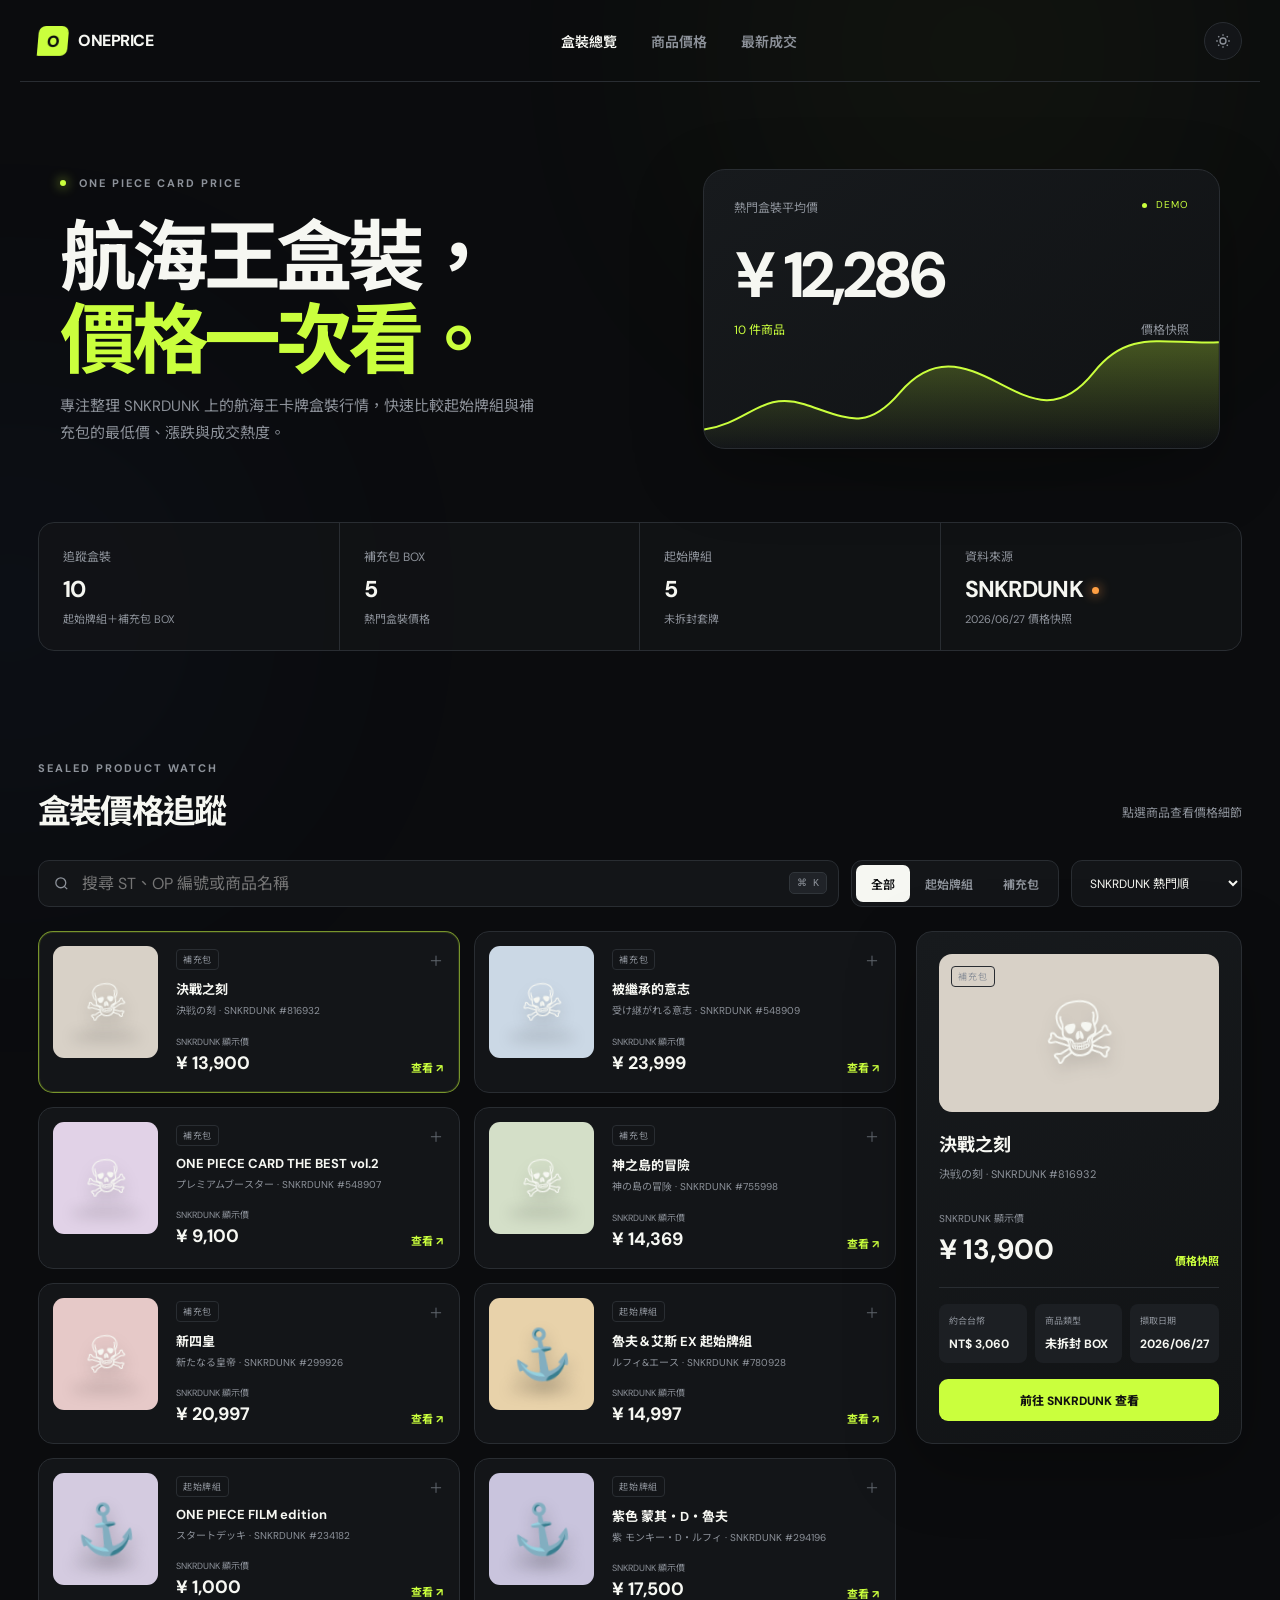
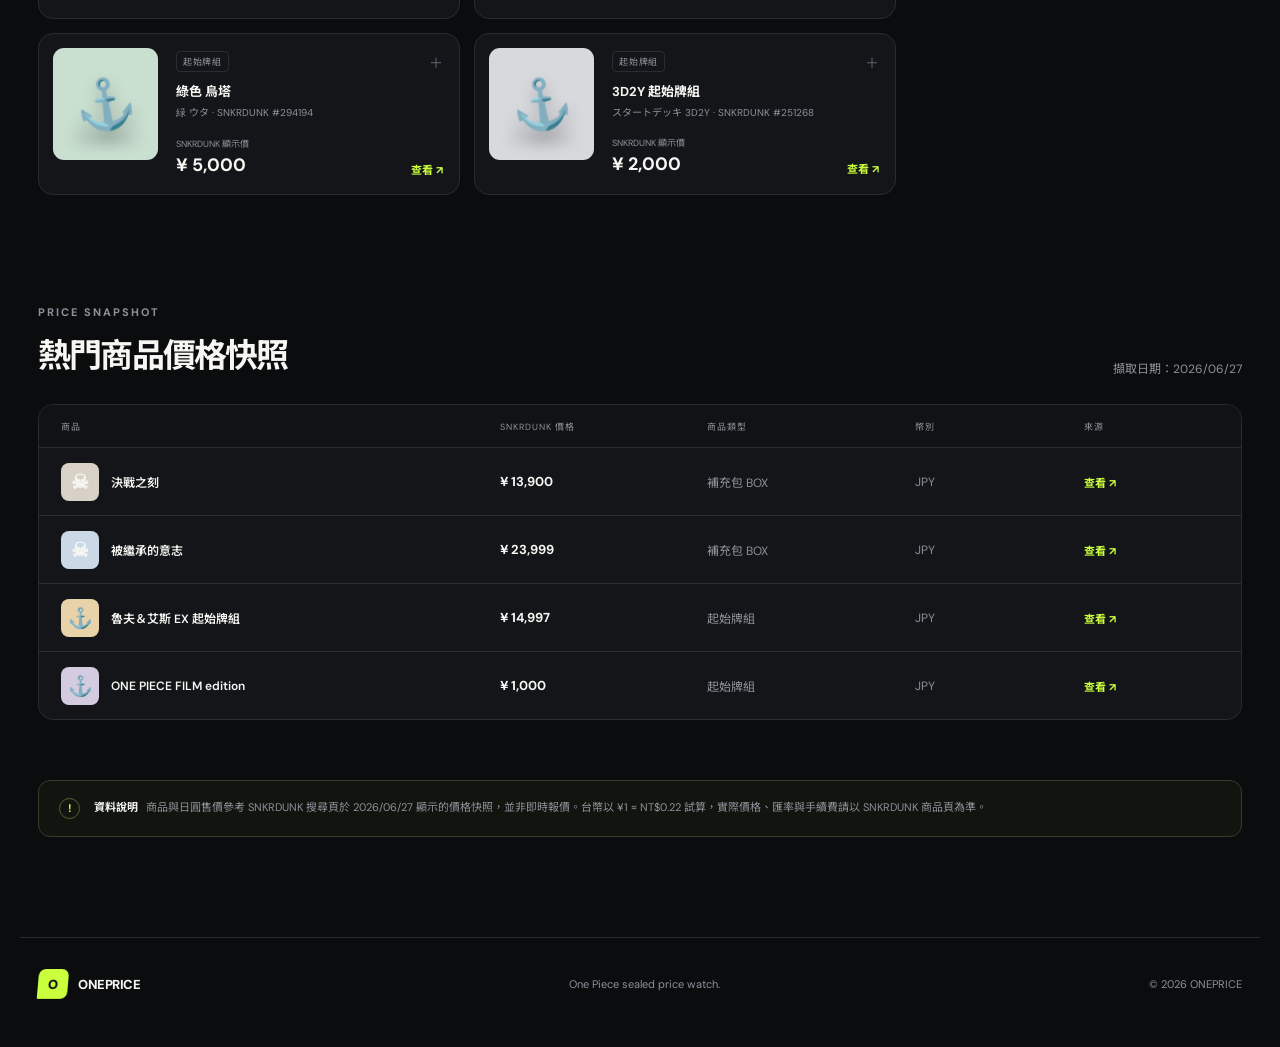
==== index.html @ 8c3b35e1 "Initialize TCG price tracker" ====
<!doctype html>
<html lang="zh-Hant">
  <head>
    <meta charset="UTF-8" />
    <meta name="viewport" content="width=device-width, initial-scale=1.0" />
    <meta name="description" content="整理 SNKRDUNK 航海王卡牌盒裝、起始牌組與補充包價格。" />
    <title>ONEPRICE — 航海王卡牌盒裝價格</title>
    <link rel="preconnect" href="https://fonts.googleapis.com" />
    <link rel="preconnect" href="https://fonts.gstatic.com" crossorigin />
    <link href="https://fonts.googleapis.com/css2?family=DM+Sans:wght@400;500;600;700&family=Noto+Sans+TC:wght@400;500;600;700;800&display=swap" rel="stylesheet" />
    <link rel="stylesheet" href="styles.css" />
  </head>
  <body>
    <div class="ambient ambient-one"></div>
    <div class="ambient ambient-two"></div>

    <header class="topbar">
      <a class="brand" href="#" aria-label="ONEPRICE 首頁">
        <span class="brand-mark">O</span>
        <span>ONEPRICE</span>
      </a>
      <nav class="nav" aria-label="主要導覽">
          <a class="active" href="#market">盒裝總覽</a>
          <a href="#products">商品價格</a>
        <a href="#activity">最新成交</a>
      </nav>
      <button class="icon-button" id="themeButton" aria-label="切換顯示模式">
        <svg viewBox="0 0 24 24" aria-hidden="true"><path d="M12 3v2m0 14v2M3 12h2m14 0h2M5.64 5.64l1.42 1.42m9.88 9.88 1.42 1.42m0-12.72-1.42 1.42M7.06 16.94l-1.42 1.42M16 12a4 4 0 1 1-8 0 4 4 0 0 1 8 0Z"/></svg>
      </button>
    </header>

    <main>
      <section class="hero" id="market">
        <div class="hero-copy">
          <span class="eyebrow"><i></i> ONE PIECE CARD PRICE</span>
          <h1>航海王盒裝，<br /><em>價格一次看。</em></h1>
          <p>專注整理 SNKRDUNK 上的航海王卡牌盒裝行情，快速比較起始牌組與補充包的最低價、漲跌與成交熱度。</p>
        </div>
        <div class="hero-stat" aria-label="市場指數">
          <div class="index-top">
            <span>熱門盒裝平均價</span>
            <span class="live"><i></i> DEMO</span>
          </div>
          <strong>¥ 12,286</strong>
          <div class="index-bottom"><span class="positive">10 件商品</span><span>價格快照</span></div>
          <svg class="hero-chart" viewBox="0 0 400 100" preserveAspectRatio="none" aria-hidden="true">
            <defs><linearGradient id="chartFill" x1="0" y1="0" x2="0" y2="1"><stop offset="0" stop-color="#caff3d" stop-opacity=".28"/><stop offset="1" stop-color="#caff3d" stop-opacity="0"/></linearGradient></defs>
            <path class="chart-area" d="M0 84 C35 78 45 50 78 62 S126 86 152 52 S202 28 228 43 S276 72 303 34 S356 10 400 8 L400 100 L0 100Z"/>
            <path class="chart-line" d="M0 84 C35 78 45 50 78 62 S126 86 152 52 S202 28 228 43 S276 72 303 34 S356 10 400 8"/>
          </svg>
        </div>
      </section>

      <section class="metric-grid" aria-label="市場摘要">
        <article class="metric"><span>追蹤盒裝</span><strong id="productCount">10</strong><small>起始牌組＋補充包 BOX</small></article>
        <article class="metric"><span>補充包 BOX</span><strong>5</strong><small>熱門盒裝價格</small></article>
        <article class="metric"><span>起始牌組</span><strong>5</strong><small>未拆封套牌</small></article>
        <article class="metric"><span>資料來源</span><strong>SNKRDUNK <b class="heat-dot"></b></strong><small>2026/06/27 價格快照</small></article>
      </section>

      <section class="catalog" id="products">
        <div class="section-heading">
          <div><span class="eyebrow">SEALED PRODUCT WATCH</span><h2>盒裝價格追蹤</h2></div>
          <p>點選商品查看價格細節</p>
        </div>

        <div class="toolbar">
          <div class="search-wrap">
            <svg viewBox="0 0 24 24" aria-hidden="true"><circle cx="11" cy="11" r="7"/><path d="m20 20-4-4"/></svg>
            <input id="searchInput" type="search" placeholder="搜尋 ST、OP 編號或商品名稱" autocomplete="off" />
            <kbd>⌘ K</kbd>
          </div>
          <div class="category-tabs" id="categoryTabs" aria-label="商品分類">
            <button class="active" data-category="全部">全部</button>
            <button data-category="起始牌組">起始牌組</button>
            <button data-category="補充包">補充包</button>
          </div>
          <label class="select-wrap"><span class="sr-only">排序方式</span><select id="sortSelect"><option value="popular">SNKRDUNK 熱門順</option><option value="low">價格：低至高</option><option value="high">價格：高至低</option></select></label>
        </div>

        <div class="product-layout">
          <div class="product-grid" id="productGrid" aria-live="polite"></div>
          <aside class="detail-panel" id="detailPanel" aria-label="商品價格詳情"></aside>
        </div>
        <div class="empty-state" id="emptyState" hidden><span>⌁</span><h3>找不到符合的商品</h3><p>試著更換關鍵字或商品分類。</p></div>
      </section>

      <section class="activity-section" id="activity">
        <div class="section-heading">
          <div><span class="eyebrow">PRICE SNAPSHOT</span><h2>熱門商品價格快照</h2></div>
          <span class="update-time">擷取日期：2026/06/27</span>
        </div>
        <div class="activity-card">
          <div class="activity-head"><span>商品</span><span>SNKRDUNK 價格</span><span>商品類型</span><span>幣別</span><span>來源</span></div>
          <div id="activityList"></div>
        </div>
      </section>

      <section class="notice">
        <span>!</span>
        <p><strong>資料說明</strong>商品與日圓售價參考 SNKRDUNK 搜尋頁於 2026/06/27 顯示的價格快照，並非即時報價。台幣以 ¥1 ≈ NT$0.22 試算，實際價格、匯率與手續費請以 SNKRDUNK 商品頁為準。</p>
      </section>
    </main>

    <footer><a class="brand" href="#"><span class="brand-mark">O</span><span>ONEPRICE</span></a><p>One Piece sealed price watch.</p><span>© 2026 ONEPRICE</span></footer>
    <script src="app.js"></script>
  </body>
</html>
---- styles.css ----
:root {
  --bg: #0b0c0e;
  --surface: #131518;
  --surface-2: #181b1f;
  --line: #292d32;
  --text: #f6f7f2;
  --muted: #8d929a;
  --accent: #caff3d;
  --red: #ff6b68;
  --shadow: 0 22px 70px rgba(0, 0, 0, .26);
}

* { box-sizing: border-box; }
html { scroll-behavior: smooth; }
body { margin: 0; background: var(--bg); color: var(--text); font-family: "DM Sans", "Noto Sans TC", sans-serif; min-height: 100vh; }
button, input, select { font: inherit; }
button, a { -webkit-tap-highlight-color: transparent; }
a { color: inherit; text-decoration: none; }
.sr-only { position: absolute; width: 1px; height: 1px; overflow: hidden; clip: rect(0,0,0,0); }
.ambient { position: fixed; width: 460px; height: 460px; border-radius: 50%; filter: blur(150px); opacity: .055; pointer-events: none; z-index: -1; }
.ambient-one { background: var(--accent); top: -180px; right: 6%; }
.ambient-two { background: #5581ff; left: -220px; top: 42%; }

.topbar { max-width: 1240px; height: 82px; margin: auto; display: flex; align-items: center; justify-content: space-between; border-bottom: 1px solid var(--line); padding: 0 18px; }
.brand { display: inline-flex; align-items: center; gap: 10px; font-weight: 800; letter-spacing: -.5px; }
.brand-mark { width: 30px; height: 30px; display: grid; place-items: center; color: #0b0c0e; background: var(--accent); border-radius: 7px 7px 7px 1px; font-weight: 900; transform: skew(-5deg); }
.nav { display: flex; gap: 34px; color: var(--muted); font-size: 14px; font-weight: 600; }
.nav a { transition: color .2s; }
.nav a:hover, .nav a.active { color: var(--text); }
.icon-button { border: 1px solid var(--line); background: var(--surface); border-radius: 50%; width: 38px; height: 38px; color: var(--muted); display: grid; place-items: center; cursor: pointer; }
.icon-button svg { width: 18px; fill: none; stroke: currentColor; stroke-width: 1.8; }

main { max-width: 1240px; margin: auto; padding: 0 18px; }
.hero { min-height: 440px; display: grid; grid-template-columns: 1.05fr .95fr; gap: 72px; align-items: center; padding: 62px 22px 48px; }
.eyebrow { color: var(--muted); font-size: 11px; font-weight: 700; letter-spacing: 2px; }
.eyebrow i { width: 6px; height: 6px; display: inline-block; border-radius: 50%; background: var(--accent); box-shadow: 0 0 12px var(--accent); margin: 0 8px 1px 0; }
h1 { margin: 18px 0; font-family: "Noto Sans TC", sans-serif; font-size: clamp(48px, 6vw, 78px); line-height: 1.08; letter-spacing: -5px; }
h1 em { color: var(--accent); font-style: normal; }
.hero-copy p { max-width: 480px; color: var(--muted); line-height: 1.8; margin: 0; font-size: 15px; }
.hero-stat { overflow: hidden; position: relative; min-height: 280px; padding: 28px 30px; background: linear-gradient(145deg, #171a1d, #101214); border: 1px solid var(--line); border-radius: 22px; box-shadow: var(--shadow); }
.index-top, .index-bottom { display: flex; justify-content: space-between; color: var(--muted); font-size: 12px; }
.live { color: var(--accent); font-size: 10px; letter-spacing: 1px; }
.live i { display: inline-block; width: 5px; height: 5px; border-radius: 50%; background: currentColor; margin-right: 5px; animation: pulse 1.8s infinite; }
.hero-stat strong { display: block; font-size: clamp(42px, 5vw, 64px); letter-spacing: -3px; margin: 18px 0 3px; }
.positive { color: var(--accent) !important; }
.negative { color: var(--red) !important; }
.hero-chart { position: absolute; bottom: 0; left: 0; width: 100%; height: 115px; }
.chart-area { fill: url(#chartFill); }
.chart-line { fill: none; stroke: var(--accent); stroke-width: 2; vector-effect: non-scaling-stroke; }

.metric-grid { display: grid; grid-template-columns: repeat(4, 1fr); border: 1px solid var(--line); border-radius: 16px; overflow: hidden; background: rgba(19,21,24,.74); }
.metric { padding: 22px 24px; border-right: 1px solid var(--line); }
.metric:last-child { border: 0; }
.metric > span { color: var(--muted); font-size: 12px; }
.metric strong { display: block; margin: 8px 0 3px; font-size: 23px; letter-spacing: -.7px; }
.metric small { color: var(--muted); font-size: 11px; }
.heat-dot { display: inline-block; width: 7px; height: 7px; border-radius: 50%; background: #ff9f43; box-shadow: 0 0 12px #ff9f43; margin-left: 5px; vertical-align: 3px; }

.catalog, .activity-section { padding-top: 105px; }
.section-heading { display: flex; justify-content: space-between; align-items: end; margin-bottom: 27px; }
.section-heading h2 { font-size: 33px; margin: 8px 0 0; letter-spacing: -1.8px; }
.section-heading > p, .update-time { color: var(--muted); font-size: 12px; }
.toolbar { display: grid; grid-template-columns: minmax(260px, 1fr) auto auto; gap: 12px; margin-bottom: 24px; }
.search-wrap { position: relative; }
.search-wrap svg { position: absolute; left: 15px; top: 15px; width: 17px; fill: none; stroke: var(--muted); stroke-width: 1.8; }
.search-wrap input { width: 100%; height: 47px; color: var(--text); background: var(--surface); border: 1px solid var(--line); border-radius: 11px; padding: 0 55px 0 43px; outline: none; transition: border .2s, box-shadow .2s; }
.search-wrap input:focus { border-color: #525a61; box-shadow: 0 0 0 3px rgba(202,255,61,.06); }
.search-wrap kbd { position: absolute; right: 12px; top: 12px; padding: 4px 7px; color: var(--muted); background: #202328; border: 1px solid #30353a; border-radius: 5px; font-size: 10px; }
.category-tabs { display: flex; padding: 4px; border-radius: 11px; border: 1px solid var(--line); background: var(--surface); }
.category-tabs button { color: var(--muted); border: 0; background: transparent; border-radius: 7px; padding: 0 15px; font-size: 12px; font-weight: 600; cursor: pointer; }
.category-tabs button.active { background: var(--text); color: var(--bg); }
.select-wrap select { height: 47px; color: var(--text); background: var(--surface); border: 1px solid var(--line); border-radius: 11px; padding: 0 36px 0 14px; outline: none; font-size: 12px; cursor: pointer; }

.product-layout { display: grid; grid-template-columns: minmax(0, 1.45fr) minmax(315px, .55fr); gap: 20px; align-items: start; }
.product-grid { display: grid; grid-template-columns: repeat(2, minmax(0, 1fr)); gap: 14px; }
.product-card { min-width: 0; display: grid; grid-template-columns: 105px minmax(0, 1fr); gap: 16px; padding: 14px; background: var(--surface); border: 1px solid var(--line); border-radius: 15px; cursor: pointer; transition: transform .2s, border-color .2s, background .2s; }
.product-card:hover { transform: translateY(-2px); border-color: #3f464d; background: var(--surface-2); }
.product-card.selected { border-color: rgba(202,255,61,.55); box-shadow: inset 0 0 0 1px rgba(202,255,61,.12); }
.product-image { height: 112px; border-radius: 11px; display: grid; place-items: center; overflow: hidden; position: relative; }
.product-image::after { content: ""; width: 65%; height: 10px; border-radius: 50%; background: rgba(0,0,0,.14); filter: blur(7px); position: absolute; bottom: 16px; }
.product-visual { position: relative; z-index: 1; font-size: 49px; filter: drop-shadow(0 8px 8px rgba(0,0,0,.22)); transform: rotate(-8deg); }
.product-meta { min-width: 0; padding: 3px 2px; }
.product-topline { display: flex; justify-content: space-between; align-items: center; gap: 8px; }
.tag { display: inline-block; color: var(--muted); font-size: 9px; letter-spacing: .7px; padding: 3px 6px; border: 1px solid var(--line); border-radius: 4px; }
.watch { font-size: 14px; color: #646a71; }
.product-card h3 { white-space: nowrap; overflow: hidden; text-overflow: ellipsis; font-size: 13px; margin: 9px 0 4px; }
.sku { display: block; color: var(--muted); font-size: 10px; white-space: nowrap; overflow: hidden; text-overflow: ellipsis; }
.price-row { display: flex; align-items: end; justify-content: space-between; gap: 8px; margin-top: 17px; }
.price-row small { display: block; color: var(--muted); font-size: 9px; margin-bottom: 3px; }
.price-row strong { font-size: 18px; }
.change { font-size: 11px; font-weight: 700; }

.detail-panel { position: sticky; top: 18px; min-height: 420px; padding: 22px; background: linear-gradient(145deg, #171a1d, #111315); border: 1px solid var(--line); border-radius: 16px; box-shadow: var(--shadow); }
.detail-hero { height: 158px; border-radius: 13px; display: grid; place-items: center; position: relative; overflow: hidden; }
.detail-hero .product-visual { font-size: 83px; }
.detail-hero .tag { position: absolute; top: 12px; left: 12px; }
.detail-panel h3 { font-size: 18px; margin: 18px 0 5px; }
.detail-sku { color: var(--muted); font-size: 11px; }
.detail-price { display: flex; justify-content: space-between; align-items: end; margin-top: 23px; padding-bottom: 19px; border-bottom: 1px solid var(--line); }
.detail-price span { color: var(--muted); font-size: 10px; }
.detail-price strong { display: block; font-size: 28px; margin-top: 4px; }
.range { display: grid; grid-template-columns: repeat(3, 1fr); gap: 8px; margin: 16px 0; }
.range div { padding: 10px; background: #1c1f23; border-radius: 8px; }
.range span { display: block; color: var(--muted); font-size: 9px; margin-bottom: 5px; }
.range strong { font-size: 12px; }
.view-button { width: 100%; height: 42px; border: 0; border-radius: 9px; color: #111; background: var(--accent); font-weight: 800; font-size: 12px; cursor: pointer; transition: transform .2s, filter .2s; }
.view-button:hover { filter: brightness(1.05); transform: translateY(-1px); }
.empty-state { text-align: center; padding: 70px; border: 1px dashed var(--line); border-radius: 16px; color: var(--muted); }
.empty-state span { font-size: 35px; }.empty-state h3 { color: var(--text); margin: 10px 0 5px; }.empty-state p { margin: 0; font-size: 13px; }

.activity-card { border: 1px solid var(--line); border-radius: 15px; background: var(--surface); overflow: hidden; }
.activity-head, .activity-row { display: grid; grid-template-columns: 2.2fr 1fr 1fr .8fr .7fr; align-items: center; gap: 15px; padding: 0 22px; }
.activity-head { height: 42px; color: var(--muted); background: #101214; font-size: 9px; text-transform: uppercase; letter-spacing: 1px; }
.activity-row { min-height: 68px; border-top: 1px solid var(--line); font-size: 12px; }
.activity-product { display: flex; align-items: center; gap: 12px; font-weight: 600; }
.mini-visual { width: 38px; height: 38px; border-radius: 8px; display: grid; place-items: center; font-size: 20px; }
.activity-row > span { color: var(--muted); }
.activity-row strong { font-size: 13px; }
.notice { display: flex; gap: 14px; margin: 60px 0 100px; padding: 17px 20px; border: 1px solid #373b2b; background: rgba(202,255,61,.035); border-radius: 12px; color: var(--muted); font-size: 11px; line-height: 1.7; }
.notice > span { flex: 0 0 auto; width: 21px; height: 21px; display: grid; place-items: center; border: 1px solid #596332; color: var(--accent); border-radius: 50%; font-weight: 700; }
.notice p { margin: 0; }.notice strong { color: var(--text); margin-right: 8px; }
footer { max-width: 1240px; margin: auto; padding: 28px 18px 45px; border-top: 1px solid var(--line); display: flex; justify-content: space-between; align-items: center; color: var(--muted); font-size: 11px; }
footer .brand { color: var(--text); font-size: 13px; }

body.light { --bg: #f3f4ef; --surface: #fff; --surface-2: #f8f9f5; --line: #dedfd8; --text: #171916; --muted: #777c75; --shadow: 0 22px 70px rgba(35,40,30,.08); }
body.light .hero-stat, body.light .detail-panel { background: linear-gradient(145deg, #fff, #f3f5ed); }
body.light .activity-head { background: #eff1eb; }
body.light .range div, body.light .search-wrap kbd { background: #eff1eb; }

@keyframes pulse { 50% { opacity: .3; } }
@media (max-width: 980px) {
  .hero { grid-template-columns: 1fr 1fr; gap: 30px; }
  .toolbar { grid-template-columns: 1fr auto; }.search-wrap { grid-column: 1 / -1; }
  .product-layout { grid-template-columns: 1fr; }.detail-panel { position: static; display: grid; grid-template-columns: 220px 1fr; gap: 0 22px; min-height: auto; }.detail-hero { grid-row: 1 / 6; height: 100%; }.view-button { grid-column: 2; }
}
@media (max-width: 700px) {
  .topbar { height: 68px; }.nav { display: none; }
  .hero { grid-template-columns: 1fr; padding: 55px 5px 30px; min-height: auto; }.hero-stat { min-height: 245px; }.hero-copy p { font-size: 14px; } h1 { letter-spacing: -3px; }
  .metric-grid { grid-template-columns: 1fr 1fr; }.metric:nth-child(2) { border-right: 0; }.metric:nth-child(-n+2) { border-bottom: 1px solid var(--line); }
  .catalog, .activity-section { padding-top: 75px; }.section-heading { align-items: start; }.section-heading > p { display: none; }
  .toolbar { display: flex; flex-wrap: wrap; }.search-wrap { width: 100%; }.category-tabs { flex: 1; overflow-x: auto; }.category-tabs button { flex: 1; padding: 0 12px; min-height: 38px; }.select-wrap select { max-width: 128px; }
  .product-grid { grid-template-columns: 1fr; }.product-card { grid-template-columns: 95px minmax(0,1fr); }.product-image { height: 105px; }
  .detail-panel { display: block; }.detail-hero { height: 170px; }.view-button { width: 100%; }
  .activity-head { display: none; }.activity-row { grid-template-columns: 1fr auto; padding: 13px 15px; gap: 4px 12px; }.activity-row > span:nth-of-type(2), .activity-row > span:nth-of-type(3) { display: none; }.activity-row .change { grid-column: 2; }
  footer { flex-direction: column; gap: 18px; }.notice { margin-bottom: 65px; }
}
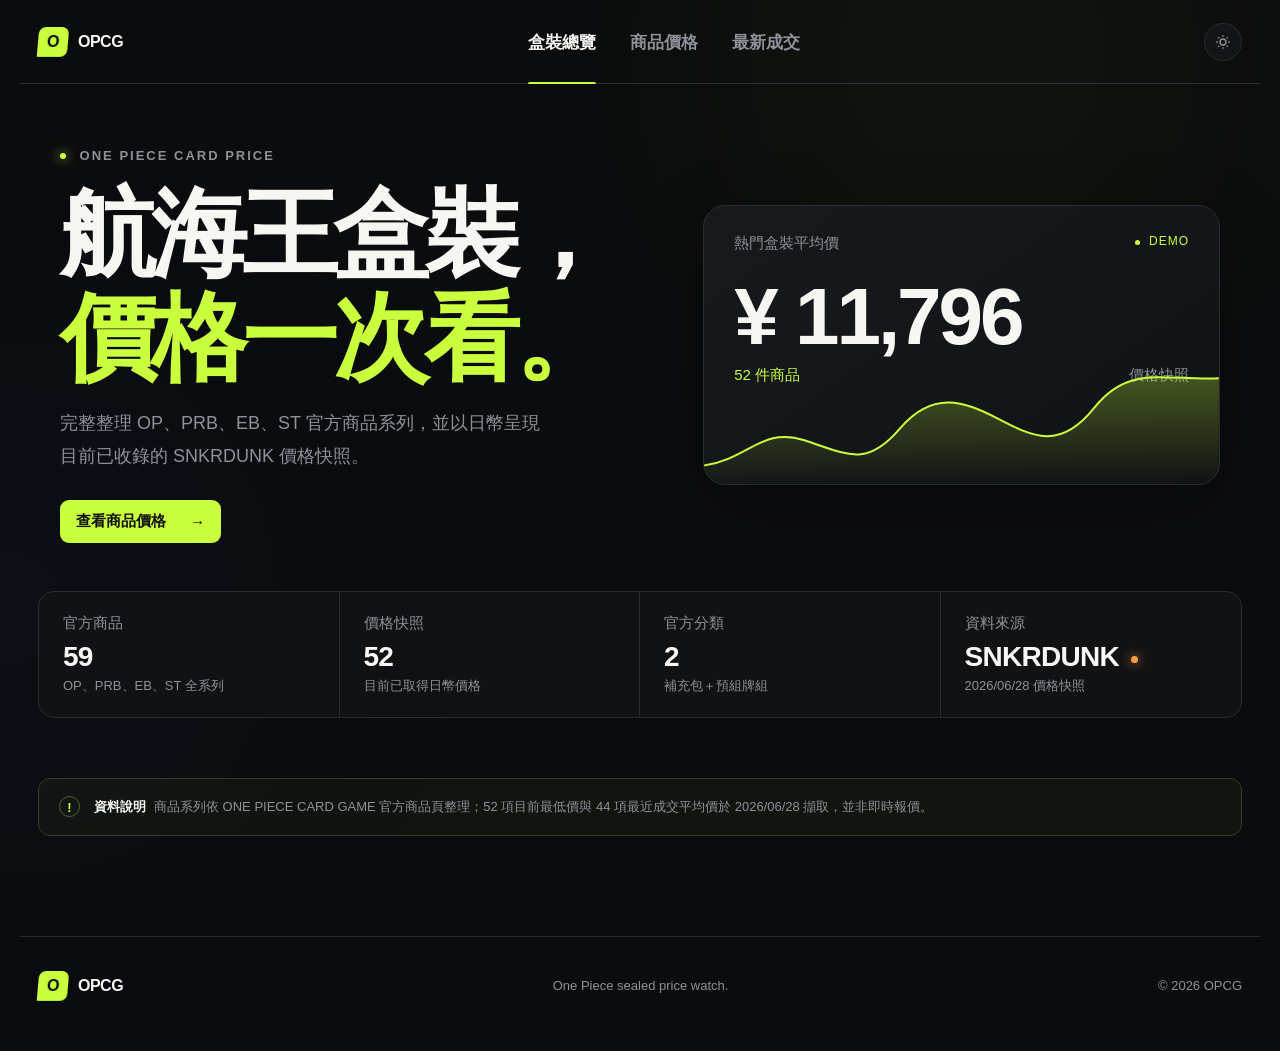
==== commit cb808444: "Restore OPCG catalog and add integrity guard" ====
--- a/index.html
+++ b/index.html
@@ -3,26 +3,23 @@
   <head>
     <meta charset="UTF-8" />
     <meta name="viewport" content="width=device-width, initial-scale=1.0" />
-    <meta name="description" content="整理 SNKRDUNK 航海王卡牌盒裝、起始牌組與補充包價格。" />
-    <title>ONEPRICE — 航海王卡牌盒裝價格</title>
-    <link rel="preconnect" href="https://fonts.googleapis.com" />
-    <link rel="preconnect" href="https://fonts.gstatic.com" crossorigin />
-    <link href="https://fonts.googleapis.com/css2?family=DM+Sans:wght@400;500;600;700&family=Noto+Sans+TC:wght@400;500;600;700;800&display=swap" rel="stylesheet" />
-    <link rel="stylesheet" href="styles.css" />
+    <meta name="description" content="整理航海王卡牌 OP、PRB、EB、ST 官方商品與 SNKRDUNK 日幣價格快照。" />
+    <title>OPCG — 盒裝總覽</title>
+    <link rel="stylesheet" href="styles.css?v=20260629-3" />
   </head>
   <body>
     <div class="ambient ambient-one"></div>
     <div class="ambient ambient-two"></div>
 
     <header class="topbar">
-      <a class="brand" href="#" aria-label="ONEPRICE 首頁">
+      <a class="brand" href="index.html" aria-label="OPCG 首頁">
         <span class="brand-mark">O</span>
-        <span>ONEPRICE</span>
+        <span>OPCG</span>
       </a>
       <nav class="nav" aria-label="主要導覽">
-          <a class="active" href="#market">盒裝總覽</a>
-          <a href="#products">商品價格</a>
-        <a href="#activity">最新成交</a>
+        <a class="active" href="index.html" aria-current="page">盒裝總覽</a>
+        <a href="products.html">商品價格</a>
+        <a href="activity.html">最新成交</a>
       </nav>
       <button class="icon-button" id="themeButton" aria-label="切換顯示模式">
         <svg viewBox="0 0 24 24" aria-hidden="true"><path d="M12 3v2m0 14v2M3 12h2m14 0h2M5.64 5.64l1.42 1.42m9.88 9.88 1.42 1.42m0-12.72-1.42 1.42M7.06 16.94l-1.42 1.42M16 12a4 4 0 1 1-8 0 4 4 0 0 1 8 0Z"/></svg>
@@ -30,19 +27,20 @@
     </header>
 
     <main>
-      <section class="hero" id="market">
+      <section class="hero">
         <div class="hero-copy">
           <span class="eyebrow"><i></i> ONE PIECE CARD PRICE</span>
           <h1>航海王盒裝，<br /><em>價格一次看。</em></h1>
-          <p>專注整理 SNKRDUNK 上的航海王卡牌盒裝行情，快速比較起始牌組與補充包的最低價、漲跌與成交熱度。</p>
+          <p>完整整理 OP、PRB、EB、ST 官方商品系列，並以日幣呈現目前已收錄的 SNKRDUNK 價格快照。</p>
+          <a class="primary-link" href="products.html">查看商品價格 <span>→</span></a>
         </div>
         <div class="hero-stat" aria-label="市場指數">
           <div class="index-top">
             <span>熱門盒裝平均價</span>
             <span class="live"><i></i> DEMO</span>
           </div>
-          <strong>¥ 12,286</strong>
-          <div class="index-bottom"><span class="positive">10 件商品</span><span>價格快照</span></div>
+          <strong>¥ 11,796</strong>
+          <div class="index-bottom"><span class="positive">52 件商品</span><span>價格快照</span></div>
           <svg class="hero-chart" viewBox="0 0 400 100" preserveAspectRatio="none" aria-hidden="true">
             <defs><linearGradient id="chartFill" x1="0" y1="0" x2="0" y2="1"><stop offset="0" stop-color="#caff3d" stop-opacity=".28"/><stop offset="1" stop-color="#caff3d" stop-opacity="0"/></linearGradient></defs>
             <path class="chart-area" d="M0 84 C35 78 45 50 78 62 S126 86 152 52 S202 28 228 43 S276 72 303 34 S356 10 400 8 L400 100 L0 100Z"/>
@@ -52,57 +50,20 @@
       </section>
 
       <section class="metric-grid" aria-label="市場摘要">
-        <article class="metric"><span>追蹤盒裝</span><strong id="productCount">10</strong><small>起始牌組＋補充包 BOX</small></article>
-        <article class="metric"><span>補充包 BOX</span><strong>5</strong><small>熱門盒裝價格</small></article>
-        <article class="metric"><span>起始牌組</span><strong>5</strong><small>未拆封套牌</small></article>
-        <article class="metric"><span>資料來源</span><strong>SNKRDUNK <b class="heat-dot"></b></strong><small>2026/06/27 價格快照</small></article>
-      </section>
-
-      <section class="catalog" id="products">
-        <div class="section-heading">
-          <div><span class="eyebrow">SEALED PRODUCT WATCH</span><h2>盒裝價格追蹤</h2></div>
-          <p>點選商品查看價格細節</p>
-        </div>
-
-        <div class="toolbar">
-          <div class="search-wrap">
-            <svg viewBox="0 0 24 24" aria-hidden="true"><circle cx="11" cy="11" r="7"/><path d="m20 20-4-4"/></svg>
-            <input id="searchInput" type="search" placeholder="搜尋 ST、OP 編號或商品名稱" autocomplete="off" />
-            <kbd>⌘ K</kbd>
-          </div>
-          <div class="category-tabs" id="categoryTabs" aria-label="商品分類">
-            <button class="active" data-category="全部">全部</button>
-            <button data-category="起始牌組">起始牌組</button>
-            <button data-category="補充包">補充包</button>
-          </div>
-          <label class="select-wrap"><span class="sr-only">排序方式</span><select id="sortSelect"><option value="popular">SNKRDUNK 熱門順</option><option value="low">價格：低至高</option><option value="high">價格：高至低</option></select></label>
-        </div>
-
-        <div class="product-layout">
-          <div class="product-grid" id="productGrid" aria-live="polite"></div>
-          <aside class="detail-panel" id="detailPanel" aria-label="商品價格詳情"></aside>
-        </div>
-        <div class="empty-state" id="emptyState" hidden><span>⌁</span><h3>找不到符合的商品</h3><p>試著更換關鍵字或商品分類。</p></div>
-      </section>
-
-      <section class="activity-section" id="activity">
-        <div class="section-heading">
-          <div><span class="eyebrow">PRICE SNAPSHOT</span><h2>熱門商品價格快照</h2></div>
-          <span class="update-time">擷取日期：2026/06/27</span>
-        </div>
-        <div class="activity-card">
-          <div class="activity-head"><span>商品</span><span>SNKRDUNK 價格</span><span>商品類型</span><span>幣別</span><span>來源</span></div>
-          <div id="activityList"></div>
-        </div>
+        <article class="metric"><span>官方商品</span><strong>59</strong><small>OP、PRB、EB、ST 全系列</small></article>
+        <article class="metric"><span>價格快照</span><strong>52</strong><small>目前已取得日幣價格</small></article>
+        <article class="metric"><span>官方分類</span><strong>2</strong><small>補充包＋預組牌組</small></article>
+        <article class="metric"><span>資料來源</span><strong>SNKRDUNK <b class="heat-dot"></b></strong><small>2026/06/28 價格快照</small></article>
       </section>
 
       <section class="notice">
         <span>!</span>
-        <p><strong>資料說明</strong>商品與日圓售價參考 SNKRDUNK 搜尋頁於 2026/06/27 顯示的價格快照，並非即時報價。台幣以 ¥1 ≈ NT$0.22 試算，實際價格、匯率與手續費請以 SNKRDUNK 商品頁為準。</p>
+        <p><strong>資料說明</strong>商品系列依 ONE PIECE CARD GAME 官方商品頁整理；52 項目前最低價與 44 項最近成交平均價於 2026/06/28 擷取，並非即時報價。</p>
       </section>
     </main>
 
-    <footer><a class="brand" href="#"><span class="brand-mark">O</span><span>ONEPRICE</span></a><p>One Piece sealed price watch.</p><span>© 2026 ONEPRICE</span></footer>
-    <script src="app.js"></script>
+    <footer><a class="brand" href="index.html"><span class="brand-mark">O</span><span>OPCG</span></a><p>One Piece sealed price watch.</p><span>© 2026 OPCG</span></footer>
+    <script src="data/price-snapshot.js"></script>
+    <script src="app.js?v=20260629-3"></script>
   </body>
 </html>
--- a/styles.css
+++ b/styles.css
@@ -12,135 +12,254 @@
 
 * { box-sizing: border-box; }
 html { scroll-behavior: smooth; }
-body { margin: 0; background: var(--bg); color: var(--text); font-family: "DM Sans", "Noto Sans TC", sans-serif; min-height: 100vh; }
+body { margin: 0; min-height: 100vh; display: flex; flex-direction: column; color: var(--text); background: var(--bg); font-family: "Segoe UI", "Microsoft JhengHei", sans-serif; }
 button, input, select { font: inherit; }
 button, a { -webkit-tap-highlight-color: transparent; }
 a { color: inherit; text-decoration: none; }
-.sr-only { position: absolute; width: 1px; height: 1px; overflow: hidden; clip: rect(0,0,0,0); }
-.ambient { position: fixed; width: 460px; height: 460px; border-radius: 50%; filter: blur(150px); opacity: .055; pointer-events: none; z-index: -1; }
-.ambient-one { background: var(--accent); top: -180px; right: 6%; }
-.ambient-two { background: #5581ff; left: -220px; top: 42%; }
-
-.topbar { max-width: 1240px; height: 82px; margin: auto; display: flex; align-items: center; justify-content: space-between; border-bottom: 1px solid var(--line); padding: 0 18px; }
-.brand { display: inline-flex; align-items: center; gap: 10px; font-weight: 800; letter-spacing: -.5px; }
+.sr-only { position: absolute; width: 1px; height: 1px; overflow: hidden; clip: rect(0, 0, 0, 0); }
+.ambient { position: fixed; z-index: -1; width: 460px; height: 460px; border-radius: 50%; filter: blur(150px); opacity: .055; pointer-events: none; }
+.ambient-one { top: -180px; right: 6%; background: var(--accent); }
+.ambient-two { top: 42%; left: -220px; background: #5581ff; }
+
+.topbar { width: 100%; max-width: 1240px; min-height: 82px; margin: auto; padding: 0 18px; display: grid; grid-template-columns: max-content minmax(0, 1fr) max-content; align-items: center; column-gap: 32px; border-bottom: 1px solid var(--line); }
+.brand { display: inline-flex; align-items: center; gap: 10px; font-size: 16px; font-weight: 800; letter-spacing: -.5px; }
 .brand-mark { width: 30px; height: 30px; display: grid; place-items: center; color: #0b0c0e; background: var(--accent); border-radius: 7px 7px 7px 1px; font-weight: 900; transform: skew(-5deg); }
-.nav { display: flex; gap: 34px; color: var(--muted); font-size: 14px; font-weight: 600; }
-.nav a { transition: color .2s; }
+.nav { min-width: 0; display: flex; justify-self: center; gap: 34px; color: var(--muted); font-size: 17px; font-weight: 600; }
+.nav a { position: relative; padding: 31px 0 29px; transition: color .2s; }
 .nav a:hover, .nav a.active { color: var(--text); }
-.icon-button { border: 1px solid var(--line); background: var(--surface); border-radius: 50%; width: 38px; height: 38px; color: var(--muted); display: grid; place-items: center; cursor: pointer; }
+.nav a.active::after { content: ""; position: absolute; right: 0; bottom: -1px; left: 0; height: 2px; background: var(--accent); border-radius: 2px 2px 0 0; }
+.icon-button { justify-self: end; width: 38px; height: 38px; display: grid; place-items: center; color: var(--muted); background: var(--surface); border: 1px solid var(--line); border-radius: 50%; cursor: pointer; }
 .icon-button svg { width: 18px; fill: none; stroke: currentColor; stroke-width: 1.8; }
 
-main { max-width: 1240px; margin: auto; padding: 0 18px; }
+main { width: 100%; max-width: 1240px; flex: 1; margin: auto; padding: 0 18px; }
 .hero { min-height: 440px; display: grid; grid-template-columns: 1.05fr .95fr; gap: 72px; align-items: center; padding: 62px 22px 48px; }
-.eyebrow { color: var(--muted); font-size: 11px; font-weight: 700; letter-spacing: 2px; }
-.eyebrow i { width: 6px; height: 6px; display: inline-block; border-radius: 50%; background: var(--accent); box-shadow: 0 0 12px var(--accent); margin: 0 8px 1px 0; }
-h1 { margin: 18px 0; font-family: "Noto Sans TC", sans-serif; font-size: clamp(48px, 6vw, 78px); line-height: 1.08; letter-spacing: -5px; }
+.eyebrow { color: var(--muted); font-size: 13px; font-weight: 700; letter-spacing: 2px; }
+.eyebrow i { width: 6px; height: 6px; display: inline-block; margin: 0 8px 1px 0; background: var(--accent); border-radius: 50%; box-shadow: 0 0 12px var(--accent); }
+h1 { margin: 18px 0; font-size: clamp(60px, 7.5vw, 98px); line-height: 1.08; letter-spacing: -5px; }
 h1 em { color: var(--accent); font-style: normal; }
-.hero-copy p { max-width: 480px; color: var(--muted); line-height: 1.8; margin: 0; font-size: 15px; }
+.hero-copy p { max-width: 480px; margin: 0; color: var(--muted); font-size: 18px; line-height: 1.8; }
+.primary-link { display: inline-flex; align-items: center; gap: 24px; margin-top: 28px; padding: 12px 16px; color: #111; background: var(--accent); border-radius: 9px; font-size: 15px; font-weight: 800; transition: transform .2s, filter .2s; }
+.primary-link:hover { filter: brightness(1.05); transform: translateY(-1px); }
 .hero-stat { overflow: hidden; position: relative; min-height: 280px; padding: 28px 30px; background: linear-gradient(145deg, #171a1d, #101214); border: 1px solid var(--line); border-radius: 22px; box-shadow: var(--shadow); }
-.index-top, .index-bottom { display: flex; justify-content: space-between; color: var(--muted); font-size: 12px; }
-.live { color: var(--accent); font-size: 10px; letter-spacing: 1px; }
-.live i { display: inline-block; width: 5px; height: 5px; border-radius: 50%; background: currentColor; margin-right: 5px; animation: pulse 1.8s infinite; }
-.hero-stat strong { display: block; font-size: clamp(42px, 5vw, 64px); letter-spacing: -3px; margin: 18px 0 3px; }
+.index-top, .index-bottom { display: flex; justify-content: space-between; color: var(--muted); font-size: 15px; }
+.live { color: var(--accent); font-size: 12px; letter-spacing: 1px; }
+.live i { display: inline-block; width: 5px; height: 5px; margin-right: 5px; background: currentColor; border-radius: 50%; animation: pulse 1.8s infinite; }
+.hero-stat strong { display: block; margin: 18px 0 3px; font-size: clamp(52px, 6.25vw, 80px); letter-spacing: -3px; }
 .positive { color: var(--accent) !important; }
 .negative { color: var(--red) !important; }
 .hero-chart { position: absolute; bottom: 0; left: 0; width: 100%; height: 115px; }
 .chart-area { fill: url(#chartFill); }
 .chart-line { fill: none; stroke: var(--accent); stroke-width: 2; vector-effect: non-scaling-stroke; }
 
-.metric-grid { display: grid; grid-template-columns: repeat(4, 1fr); border: 1px solid var(--line); border-radius: 16px; overflow: hidden; background: rgba(19,21,24,.74); }
+.metric-grid { display: grid; grid-template-columns: repeat(4, 1fr); overflow: hidden; background: rgba(19, 21, 24, .74); border: 1px solid var(--line); border-radius: 16px; }
 .metric { padding: 22px 24px; border-right: 1px solid var(--line); }
 .metric:last-child { border: 0; }
-.metric > span { color: var(--muted); font-size: 12px; }
-.metric strong { display: block; margin: 8px 0 3px; font-size: 23px; letter-spacing: -.7px; }
-.metric small { color: var(--muted); font-size: 11px; }
-.heat-dot { display: inline-block; width: 7px; height: 7px; border-radius: 50%; background: #ff9f43; box-shadow: 0 0 12px #ff9f43; margin-left: 5px; vertical-align: 3px; }
-
+.metric > span { color: var(--muted); font-size: 15px; }
+.metric strong { display: block; margin: 8px 0 3px; font-size: 28px; letter-spacing: -.7px; }
+.metric small { color: var(--muted); font-size: 13px; }
+.heat-dot { display: inline-block; width: 7px; height: 7px; margin-left: 5px; vertical-align: 3px; background: #ff9f43; border-radius: 50%; box-shadow: 0 0 12px #ff9f43; }
+
+.page-main { padding-bottom: 1px; }
+.page-intro { padding: 70px 4px 54px; border-bottom: 1px solid var(--line); }
+.page-intro h1 { margin: 13px 0 10px; font-size: clamp(52px, 7.5vw, 85px); }
+.page-intro p { max-width: 650px; margin: 0; color: var(--muted); font-size: 17px; line-height: 1.8; }
 .catalog, .activity-section { padding-top: 105px; }
+.page-section { padding-top: 62px; }
 .section-heading { display: flex; justify-content: space-between; align-items: end; margin-bottom: 27px; }
-.section-heading h2 { font-size: 33px; margin: 8px 0 0; letter-spacing: -1.8px; }
-.section-heading > p, .update-time { color: var(--muted); font-size: 12px; }
-.toolbar { display: grid; grid-template-columns: minmax(260px, 1fr) auto auto; gap: 12px; margin-bottom: 24px; }
-.search-wrap { position: relative; }
-.search-wrap svg { position: absolute; left: 15px; top: 15px; width: 17px; fill: none; stroke: var(--muted); stroke-width: 1.8; }
-.search-wrap input { width: 100%; height: 47px; color: var(--text); background: var(--surface); border: 1px solid var(--line); border-radius: 11px; padding: 0 55px 0 43px; outline: none; transition: border .2s, box-shadow .2s; }
-.search-wrap input:focus { border-color: #525a61; box-shadow: 0 0 0 3px rgba(202,255,61,.06); }
-.search-wrap kbd { position: absolute; right: 12px; top: 12px; padding: 4px 7px; color: var(--muted); background: #202328; border: 1px solid #30353a; border-radius: 5px; font-size: 10px; }
-.category-tabs { display: flex; padding: 4px; border-radius: 11px; border: 1px solid var(--line); background: var(--surface); }
-.category-tabs button { color: var(--muted); border: 0; background: transparent; border-radius: 7px; padding: 0 15px; font-size: 12px; font-weight: 600; cursor: pointer; }
-.category-tabs button.active { background: var(--text); color: var(--bg); }
-.select-wrap select { height: 47px; color: var(--text); background: var(--surface); border: 1px solid var(--line); border-radius: 11px; padding: 0 36px 0 14px; outline: none; font-size: 12px; cursor: pointer; }
+.section-heading h2 { margin: 8px 0 0; font-size: 40px; letter-spacing: -1.8px; }
+.section-heading > p, .update-time { color: var(--muted); font-size: 15px; }
+
+.toolbar { display: grid; grid-template-columns: minmax(250px, 1fr) auto auto auto; gap: 12px; margin-bottom: 16px; }
+.search-wrap { position: relative; min-width: 0; }
+.search-wrap svg { position: absolute; top: 15px; left: 15px; width: 17px; fill: none; stroke: var(--muted); stroke-width: 1.8; }
+.search-wrap input { width: 100%; min-width: 0; height: 47px; padding: 0 72px 0 43px; overflow: hidden; color: var(--text); background: var(--surface); border: 1px solid var(--line); border-radius: 11px; outline: none; text-overflow: ellipsis; font-size: clamp(13px, 1.15vw, 16px); transition: border .2s, box-shadow .2s; }
+.search-wrap input:focus { border-color: #525a61; box-shadow: 0 0 0 3px rgba(202, 255, 61, .06); }
+.search-wrap kbd { position: absolute; top: 12px; right: 12px; padding: 4px 7px; color: var(--muted); background: #202328; border: 1px solid #30353a; border-radius: 5px; font-size: 12px; }
+.category-tabs { display: flex; padding: 4px; background: var(--surface); border: 1px solid var(--line); border-radius: 11px; }
+.category-tabs button { padding: 0 15px; color: var(--muted); background: transparent; border: 0; border-radius: 7px; font-size: 15px; font-weight: 600; cursor: pointer; }
+.category-tabs button.active { color: var(--bg); background: var(--text); }
+.category-tabs button small { margin-left: 3px; font-size: 11px; opacity: .62; }
+.view-switch { display: flex; gap: 2px; padding: 4px; background: var(--surface); border: 1px solid var(--line); border-radius: 11px; }
+.view-switch button { min-width: 58px; padding: 0 9px; color: var(--muted); background: transparent; border: 0; border-radius: 7px; font-size: 13px; font-weight: 700; cursor: pointer; }
+.view-switch button.active { color: var(--bg); background: var(--text); }
+.view-switch button span { margin-left: 3px; }
+.select-wrap select { height: 47px; padding: 0 36px 0 14px; color: var(--text); background: var(--surface); border: 1px solid var(--line); border-radius: 11px; outline: none; font-size: 15px; cursor: pointer; }
+
+.series-filters { min-width: 0; display: flex; align-items: center; flex-wrap: wrap; gap: 16px; margin: 0 0 24px; padding: 8px 14px 12px; background: var(--surface); border: 1px solid var(--line); border-radius: 11px; }
+.series-filters legend { padding: 0 6px; color: var(--muted); font-size: 13px; font-weight: 700; letter-spacing: .5px; }
+.series-filters label { display: inline-flex; align-items: center; gap: 7px; color: var(--text); font-size: 14px; font-weight: 700; cursor: pointer; }
+.series-filters input { width: 16px; height: 16px; margin: 0; accent-color: var(--accent); cursor: pointer; }
+.series-filters .series-all { padding-right: 16px; border-right: 1px solid var(--line); }
 
 .product-layout { display: grid; grid-template-columns: minmax(0, 1.45fr) minmax(315px, .55fr); gap: 20px; align-items: start; }
 .product-grid { display: grid; grid-template-columns: repeat(2, minmax(0, 1fr)); gap: 14px; }
 .product-card { min-width: 0; display: grid; grid-template-columns: 105px minmax(0, 1fr); gap: 16px; padding: 14px; background: var(--surface); border: 1px solid var(--line); border-radius: 15px; cursor: pointer; transition: transform .2s, border-color .2s, background .2s; }
-.product-card:hover { transform: translateY(-2px); border-color: #3f464d; background: var(--surface-2); }
-.product-card.selected { border-color: rgba(202,255,61,.55); box-shadow: inset 0 0 0 1px rgba(202,255,61,.12); }
-.product-image { height: 112px; border-radius: 11px; display: grid; place-items: center; overflow: hidden; position: relative; }
-.product-image::after { content: ""; width: 65%; height: 10px; border-radius: 50%; background: rgba(0,0,0,.14); filter: blur(7px); position: absolute; bottom: 16px; }
-.product-visual { position: relative; z-index: 1; font-size: 49px; filter: drop-shadow(0 8px 8px rgba(0,0,0,.22)); transform: rotate(-8deg); }
+.product-card:hover { background: var(--surface-2); border-color: #3f464d; transform: translateY(-2px); }
+.product-card.selected { border-color: rgba(202, 255, 61, .55); box-shadow: inset 0 0 0 1px rgba(202, 255, 61, .12); }
+.product-image { position: relative; height: 132px; display: grid; place-items: center; overflow: hidden; border-radius: 11px; }
+.product-image::after { content: ""; position: absolute; bottom: 16px; width: 65%; height: 10px; background: rgba(0, 0, 0, .14); border-radius: 50%; filter: blur(7px); }
+.product-photo { position: relative; z-index: 1; width: 100%; height: 100%; padding: 7px; object-fit: contain; filter: drop-shadow(0 7px 7px rgba(0, 0, 0, .24)); }
+.product-placeholder { position: relative; z-index: 1; width: calc(100% - 14px); height: calc(100% - 14px); padding: 10px; display: flex; flex-direction: column; justify-content: space-between; color: #101214; background: linear-gradient(145deg, rgba(255, 255, 255, .5), rgba(255, 255, 255, .12)); border: 1px solid rgba(16, 18, 20, .16); border-radius: 8px; }
+.product-placeholder small { font-size: 8px; line-height: 1.35; letter-spacing: .5px; font-weight: 800; }
+.product-placeholder strong { font-size: 23px; letter-spacing: -1px; }
+.product-placeholder-prb { background: linear-gradient(145deg, rgba(255, 255, 255, .65), rgba(156, 105, 188, .15)); }
+.product-placeholder-eb { background: linear-gradient(145deg, rgba(255, 255, 255, .65), rgba(200, 80, 77, .14)); }
+.product-placeholder-st { background: linear-gradient(145deg, rgba(255, 255, 255, .65), rgba(96, 145, 67, .15)); }
 .product-meta { min-width: 0; padding: 3px 2px; }
-.product-topline { display: flex; justify-content: space-between; align-items: center; gap: 8px; }
-.tag { display: inline-block; color: var(--muted); font-size: 9px; letter-spacing: .7px; padding: 3px 6px; border: 1px solid var(--line); border-radius: 4px; }
-.watch { font-size: 14px; color: #646a71; }
-.product-card h3 { white-space: nowrap; overflow: hidden; text-overflow: ellipsis; font-size: 13px; margin: 9px 0 4px; }
-.sku { display: block; color: var(--muted); font-size: 10px; white-space: nowrap; overflow: hidden; text-overflow: ellipsis; }
-.price-row { display: flex; align-items: end; justify-content: space-between; gap: 8px; margin-top: 17px; }
-.price-row small { display: block; color: var(--muted); font-size: 9px; margin-bottom: 3px; }
-.price-row strong { font-size: 18px; }
-.change { font-size: 11px; font-weight: 700; }
-
-.detail-panel { position: sticky; top: 18px; min-height: 420px; padding: 22px; background: linear-gradient(145deg, #171a1d, #111315); border: 1px solid var(--line); border-radius: 16px; box-shadow: var(--shadow); }
-.detail-hero { height: 158px; border-radius: 13px; display: grid; place-items: center; position: relative; overflow: hidden; }
-.detail-hero .product-visual { font-size: 83px; }
-.detail-hero .tag { position: absolute; top: 12px; left: 12px; }
-.detail-panel h3 { font-size: 18px; margin: 18px 0 5px; }
-.detail-sku { color: var(--muted); font-size: 11px; }
-.detail-price { display: flex; justify-content: space-between; align-items: end; margin-top: 23px; padding-bottom: 19px; border-bottom: 1px solid var(--line); }
-.detail-price span { color: var(--muted); font-size: 10px; }
-.detail-price strong { display: block; font-size: 28px; margin-top: 4px; }
+.product-topline { display: flex; justify-content: flex-start; align-items: center; gap: 8px; }
+.tag { display: inline-block; padding: 3px 6px; color: var(--muted); border: 1px solid var(--line); border-radius: 4px; font-size: 11px; letter-spacing: .7px; }
+.code-badge { display: inline-block; padding: 4px 7px; color: #111; background: var(--accent); border-radius: 5px; font-size: 12px; font-weight: 800; letter-spacing: .8px; }
+.product-card h3 { min-width: 0; display: flex; align-items: baseline; gap: 3px; margin: 9px 0 4px; white-space: nowrap; font-size: 16px; }
+.product-title { min-width: 0; overflow: hidden; text-overflow: ellipsis; }
+.product-number { flex: 0 0 auto; color: var(--accent); font-size: .9em; }
+.sku { display: block; overflow: hidden; color: var(--muted); white-space: nowrap; text-overflow: ellipsis; font-size: 12px; }
+.product-feature { min-height: 3em; display: -webkit-box; margin: 9px 0 0; overflow: hidden; color: #bec3c9; font-size: 12px; line-height: 1.5; -webkit-box-orient: vertical; -webkit-line-clamp: 2; }
+.feature-label { display: none; color: var(--red); font-weight: 800; }
+
+.price-row { margin-top: 17px; }
+.market-price-grid { display: grid; grid-template-columns: repeat(3, minmax(0, 1fr)); align-items: end; gap: 10px; }
+.market-price-grid > div { min-width: 0; }
+.market-price-grid small { display: block; margin-bottom: 3px; color: var(--muted); font-size: 10px; }
+.market-price-grid strong { display: block; overflow-wrap: anywhere; font-size: 18px; }
+.market-price-grid strong.no-price { color: var(--muted); font-size: 13px; font-weight: 600; }
+.market-price-grid em { display: block; margin-top: 3px; color: var(--muted); font-size: 9px; line-height: 1.35; font-style: normal; }
+.market-price-grid .availability { grid-column: 1 / -1; justify-self: end; }
+.availability { color: var(--accent); font-size: 11px; font-weight: 800; letter-spacing: .5px; }
+.availability.upcoming { color: #ffbb55; }
+.change { font-size: 13px; font-weight: 700; }
+
+.detail-panel { position: sticky; top: 18px; min-width: 0; min-height: 420px; padding: 22px; background: linear-gradient(145deg, #171a1d, #111315); border: 1px solid var(--line); border-radius: 16px; box-shadow: var(--shadow); }
+.detail-hero { position: relative; height: 158px; display: grid; place-items: center; overflow: hidden; border-radius: 13px; }
+.detail-hero .product-photo { padding: 10px; }
+.detail-hero .code-badge { position: absolute; z-index: 2; top: 12px; left: 12px; }
+.detail-panel h3 { margin: 18px 0 5px; font-size: 22px; }
+.detail-sku { color: var(--muted); font-size: 13px; }
+.detail-feature { margin-top: 16px; padding: 12px 13px; background: rgba(202, 255, 61, .045); border-left: 2px solid var(--accent); border-radius: 0 8px 8px 0; }
+.detail-feature span { color: var(--accent); font-size: 11px; font-weight: 800; letter-spacing: .7px; }
+.detail-feature p { margin: 5px 0 0; color: var(--text); font-size: 13px; line-height: 1.6; }
+.detail-price { display: block; margin-top: 17px; padding-bottom: 19px; border-bottom: 1px solid var(--line); }
+.detail-price-values { display: grid; grid-template-columns: repeat(2, minmax(0, 1fr)); gap: 15px; }
+.detail-price-values > div { min-width: 0; }
+.detail-price-values > div:nth-child(3) { grid-column: 1 / -1; }
+.detail-price span { color: var(--muted); font-size: 12px; }
+.detail-price strong { display: block; margin-top: 4px; overflow-wrap: anywhere; font-size: 25px; }
+.detail-price strong.no-price { color: var(--muted); font-size: 18px; }
+.detail-price-values small { display: block; margin-top: 4px; color: var(--muted); font-size: 10px; line-height: 1.4; }
+.detail-price > .availability { display: block; margin-top: 9px; text-align: right; }
 .range { display: grid; grid-template-columns: repeat(3, 1fr); gap: 8px; margin: 16px 0; }
-.range div { padding: 10px; background: #1c1f23; border-radius: 8px; }
-.range span { display: block; color: var(--muted); font-size: 9px; margin-bottom: 5px; }
-.range strong { font-size: 12px; }
-.view-button { width: 100%; height: 42px; border: 0; border-radius: 9px; color: #111; background: var(--accent); font-weight: 800; font-size: 12px; cursor: pointer; transition: transform .2s, filter .2s; }
+.range div { min-width: 0; padding: 10px; background: #1c1f23; border-radius: 8px; }
+.range span { display: block; margin-bottom: 5px; color: var(--muted); font-size: 11px; }
+.range strong { overflow-wrap: anywhere; font-size: 14px; }
+.detail-actions { display: grid; grid-template-columns: .8fr 1.2fr; gap: 8px; }
+.detail-actions.single { grid-template-columns: 1fr; }
+.source-link, .view-button { height: 42px; display: grid; place-items: center; border: 1px solid var(--line); border-radius: 9px; font-size: 13px; font-weight: 800; cursor: pointer; transition: transform .2s, filter .2s, border-color .2s; }
+.source-link:hover { border-color: var(--muted); transform: translateY(-1px); }
+.view-button { width: 100%; color: #111; background: var(--accent); border: 0; font-size: 14px; }
 .view-button:hover { filter: brightness(1.05); transform: translateY(-1px); }
-.empty-state { text-align: center; padding: 70px; border: 1px dashed var(--line); border-radius: 16px; color: var(--muted); }
-.empty-state span { font-size: 35px; }.empty-state h3 { color: var(--text); margin: 10px 0 5px; }.empty-state p { margin: 0; font-size: 13px; }
-
-.activity-card { border: 1px solid var(--line); border-radius: 15px; background: var(--surface); overflow: hidden; }
+
+.product-grid.list-view { grid-template-columns: 1fr; gap: 8px; }
+.list-view .product-card { grid-template-columns: 86px minmax(0, 1fr); min-height: 116px; padding: 9px 12px; }
+.list-view .product-image { height: 98px; }
+.list-view .product-meta { display: grid; grid-template-columns: 78px minmax(160px, .75fr) minmax(370px, 1.25fr); grid-template-rows: auto auto auto; align-items: center; gap: 2px 14px; padding: 0; }
+.list-view .product-topline { grid-column: 1; grid-row: 1 / 4; flex-direction: column; align-items: flex-start; justify-content: center; }
+.list-view .tag { margin-top: 6px; }
+.list-view .product-card h3 { grid-column: 2; grid-row: 1; margin: 0 0 2px; font-size: 17px; }
+.list-view .sku { grid-column: 2; grid-row: 2; }
+.list-view .product-feature { grid-column: 2; grid-row: 3; min-height: 0; margin: 3px 0 0; -webkit-line-clamp: 1; }
+.list-view .feature-label { display: inline; }
+.list-view .market-price-grid { grid-column: 3; grid-row: 1 / 4; grid-template-columns: repeat(3, minmax(0, 1fr)); margin: 0; align-items: center; }
+.list-view .market-price-grid .availability { grid-column: 1 / -1; justify-self: end; }
+
+.empty-state { padding: 70px; color: var(--muted); text-align: center; border: 1px dashed var(--line); border-radius: 16px; }
+.empty-state span { font-size: 43px; }
+.empty-state h3 { margin: 10px 0 5px; color: var(--text); }
+.empty-state p { margin: 0; font-size: 16px; }
+.activity-card { overflow: hidden; background: var(--surface); border: 1px solid var(--line); border-radius: 15px; }
 .activity-head, .activity-row { display: grid; grid-template-columns: 2.2fr 1fr 1fr .8fr .7fr; align-items: center; gap: 15px; padding: 0 22px; }
-.activity-head { height: 42px; color: var(--muted); background: #101214; font-size: 9px; text-transform: uppercase; letter-spacing: 1px; }
-.activity-row { min-height: 68px; border-top: 1px solid var(--line); font-size: 12px; }
+.activity-head { height: 42px; color: var(--muted); background: #101214; font-size: 11px; text-transform: uppercase; letter-spacing: 1px; }
+.activity-row { min-height: 68px; border-top: 1px solid var(--line); font-size: 15px; }
 .activity-product { display: flex; align-items: center; gap: 12px; font-weight: 600; }
-.mini-visual { width: 38px; height: 38px; border-radius: 8px; display: grid; place-items: center; font-size: 20px; }
+.mini-visual { width: 38px; height: 38px; display: grid; place-items: center; overflow: hidden; border-radius: 8px; font-size: 25px; }
+.mini-visual img { width: 100%; height: 100%; padding: 3px; object-fit: contain; }
+.activity-code { display: block; margin-bottom: 2px; color: var(--accent); font-size: 11px; letter-spacing: .8px; }
 .activity-row > span { color: var(--muted); }
-.activity-row strong { font-size: 13px; }
-.notice { display: flex; gap: 14px; margin: 60px 0 100px; padding: 17px 20px; border: 1px solid #373b2b; background: rgba(202,255,61,.035); border-radius: 12px; color: var(--muted); font-size: 11px; line-height: 1.7; }
-.notice > span { flex: 0 0 auto; width: 21px; height: 21px; display: grid; place-items: center; border: 1px solid #596332; color: var(--accent); border-radius: 50%; font-weight: 700; }
-.notice p { margin: 0; }.notice strong { color: var(--text); margin-right: 8px; }
-footer { max-width: 1240px; margin: auto; padding: 28px 18px 45px; border-top: 1px solid var(--line); display: flex; justify-content: space-between; align-items: center; color: var(--muted); font-size: 11px; }
-footer .brand { color: var(--text); font-size: 13px; }
-
-body.light { --bg: #f3f4ef; --surface: #fff; --surface-2: #f8f9f5; --line: #dedfd8; --text: #171916; --muted: #777c75; --shadow: 0 22px 70px rgba(35,40,30,.08); }
+.activity-row strong { font-size: 16px; }
+.notice { display: flex; gap: 14px; margin: 60px 0 100px; padding: 17px 20px; color: var(--muted); background: rgba(202, 255, 61, .035); border: 1px solid #373b2b; border-radius: 12px; font-size: 13px; line-height: 1.7; }
+.notice > span { flex: 0 0 auto; width: 21px; height: 21px; display: grid; place-items: center; color: var(--accent); border: 1px solid #596332; border-radius: 50%; font-weight: 700; }
+.notice p { margin: 0; }
+.notice strong { margin-right: 8px; color: var(--text); }
+footer { width: 100%; max-width: 1240px; margin: auto; padding: 28px 18px 45px; display: flex; justify-content: space-between; align-items: center; color: var(--muted); border-top: 1px solid var(--line); font-size: 13px; }
+footer .brand { color: var(--text); }
+
+body.light { --bg: #f3f4ef; --surface: #fff; --surface-2: #f8f9f5; --line: #dedfd8; --text: #171916; --muted: #777c75; --shadow: 0 22px 70px rgba(35, 40, 30, .08); }
 body.light .hero-stat, body.light .detail-panel { background: linear-gradient(145deg, #fff, #f3f5ed); }
 body.light .activity-head { background: #eff1eb; }
 body.light .range div, body.light .search-wrap kbd { background: #eff1eb; }
 
 @keyframes pulse { 50% { opacity: .3; } }
+
+@media (max-width: 1080px) {
+  .toolbar { grid-template-columns: minmax(0, 1fr) auto auto; }
+  .search-wrap { grid-column: 1 / -1; }
+  .category-tabs { overflow-x: auto; }
+  .list-view .product-meta { grid-template-columns: 70px minmax(150px, .8fr) minmax(330px, 1.2fr); gap: 2px 10px; }
+}
+
 @media (max-width: 980px) {
   .hero { grid-template-columns: 1fr 1fr; gap: 30px; }
-  .toolbar { grid-template-columns: 1fr auto; }.search-wrap { grid-column: 1 / -1; }
-  .product-layout { grid-template-columns: 1fr; }.detail-panel { position: static; display: grid; grid-template-columns: 220px 1fr; gap: 0 22px; min-height: auto; }.detail-hero { grid-row: 1 / 6; height: 100%; }.view-button { grid-column: 2; }
-}
+  .product-layout { grid-template-columns: 1fr; }
+  .detail-panel { position: static; order: -1; display: grid; grid-template-columns: 220px 1fr; gap: 0 22px; min-height: auto; }
+  .detail-hero { grid-row: 1 / 7; height: 100%; }
+  .detail-actions { grid-column: 2; }
+  .detail-price-values { grid-template-columns: repeat(3, minmax(0, 1fr)); }
+  .detail-price-values > div:nth-child(3) { grid-column: auto; }
+}
+
 @media (max-width: 700px) {
-  .topbar { height: 68px; }.nav { display: none; }
-  .hero { grid-template-columns: 1fr; padding: 55px 5px 30px; min-height: auto; }.hero-stat { min-height: 245px; }.hero-copy p { font-size: 14px; } h1 { letter-spacing: -3px; }
-  .metric-grid { grid-template-columns: 1fr 1fr; }.metric:nth-child(2) { border-right: 0; }.metric:nth-child(-n+2) { border-bottom: 1px solid var(--line); }
-  .catalog, .activity-section { padding-top: 75px; }.section-heading { align-items: start; }.section-heading > p { display: none; }
-  .toolbar { display: flex; flex-wrap: wrap; }.search-wrap { width: 100%; }.category-tabs { flex: 1; overflow-x: auto; }.category-tabs button { flex: 1; padding: 0 12px; min-height: 38px; }.select-wrap select { max-width: 128px; }
-  .product-grid { grid-template-columns: 1fr; }.product-card { grid-template-columns: 95px minmax(0,1fr); }.product-image { height: 105px; }
-  .detail-panel { display: block; }.detail-hero { height: 170px; }.view-button { width: 100%; }
-  .activity-head { display: none; }.activity-row { grid-template-columns: 1fr auto; padding: 13px 15px; gap: 4px 12px; }.activity-row > span:nth-of-type(2), .activity-row > span:nth-of-type(3) { display: none; }.activity-row .change { grid-column: 2; }
-  footer { flex-direction: column; gap: 18px; }.notice { margin-bottom: 65px; }
-}
+  .topbar { min-height: 112px; grid-template-columns: 1fr auto; padding-top: 14px; }
+  .nav { grid-column: 1 / -1; grid-row: 2; width: 100%; justify-content: space-between; gap: 12px; }
+  .nav a { flex: 1; padding: 16px 0 14px; text-align: center; font-size: 15px; }
+  .hero { min-height: auto; grid-template-columns: 1fr; padding: 55px 5px 30px; }
+  .hero-stat { min-height: 245px; }
+  .hero-copy p { font-size: 17px; }
+  h1 { letter-spacing: -3px; }
+  .metric-grid { grid-template-columns: 1fr 1fr; }
+  .metric:nth-child(2) { border-right: 0; }
+  .metric:nth-child(-n+2) { border-bottom: 1px solid var(--line); }
+  .catalog, .activity-section { padding-top: 75px; }
+  .page-section { padding-top: 48px; }
+  .page-intro { padding: 46px 4px 38px; }
+  .section-heading { align-items: start; }
+  .section-heading > p { display: none; }
+  .toolbar { display: flex; flex-wrap: wrap; }
+  .search-wrap { width: 100%; }
+  .category-tabs { width: 100%; order: 2; overflow-x: auto; }
+  .category-tabs button { flex: 1 0 auto; min-height: 38px; padding: 0 12px; }
+  .view-switch { order: 1; }
+  .select-wrap { order: 1; margin-left: auto; }
+  .select-wrap select { max-width: 148px; }
+  .series-filters { gap: 12px; overflow-x: auto; flex-wrap: nowrap; padding-top: 7px; }
+  .series-filters legend { min-width: max-content; }
+  .series-filters label { flex: 0 0 auto; }
+  .product-grid { grid-template-columns: 1fr; }
+  .product-card, .product-grid.list-view .product-card { grid-template-columns: 92px minmax(0, 1fr); padding: 13px; }
+  .product-image, .product-grid.list-view .product-image { height: 120px; }
+  .product-grid.list-view .product-meta { display: block; padding: 3px 2px; }
+  .product-grid.list-view .product-topline { flex-direction: row; align-items: center; justify-content: space-between; }
+  .product-grid.list-view .tag { margin-top: 0; }
+  .product-grid.list-view .product-card h3 { margin: 9px 0 4px; }
+  .market-price-grid, .product-grid.list-view .market-price-grid { grid-template-columns: 1fr 1fr; margin-top: 17px; }
+  .market-price-grid > div:nth-child(3), .product-grid.list-view .market-price-grid > div:nth-child(3) { grid-column: 1 / -1; }
+  .market-price-grid .availability, .product-grid.list-view .market-price-grid .availability { grid-column: 1 / -1; }
+  .detail-panel { display: block; }
+  .detail-hero { height: 170px; }
+  .detail-price-values { grid-template-columns: 1fr 1fr; }
+  .detail-price-values > div:nth-child(3) { grid-column: 1 / -1; }
+  .detail-actions { display: grid; }
+  .activity-head { display: none; }
+  .activity-row { grid-template-columns: 1fr auto; gap: 4px 12px; padding: 13px 15px; }
+  .activity-row > span:nth-of-type(2), .activity-row > span:nth-of-type(3) { display: none; }
+  .activity-row .change { grid-column: 2; }
+  footer { flex-direction: column; gap: 18px; }
+  .notice { margin-bottom: 65px; }
+}
